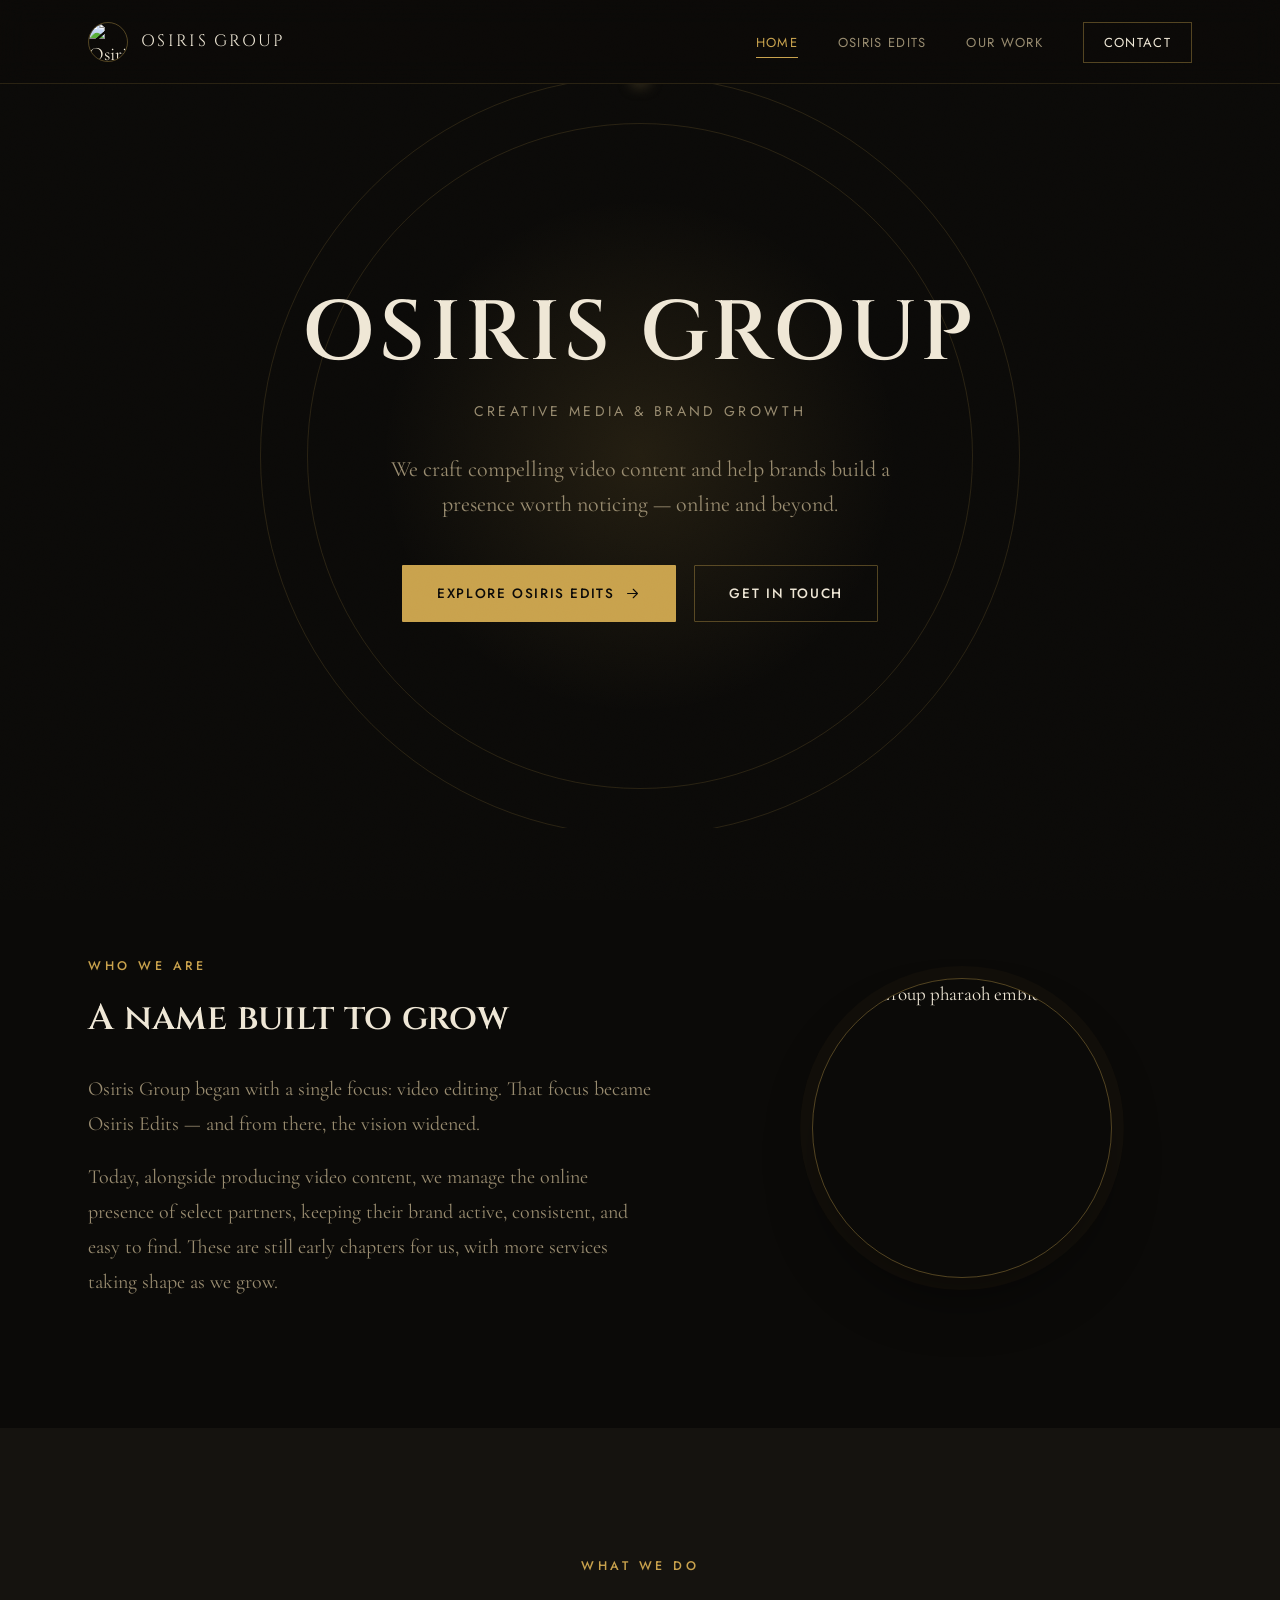
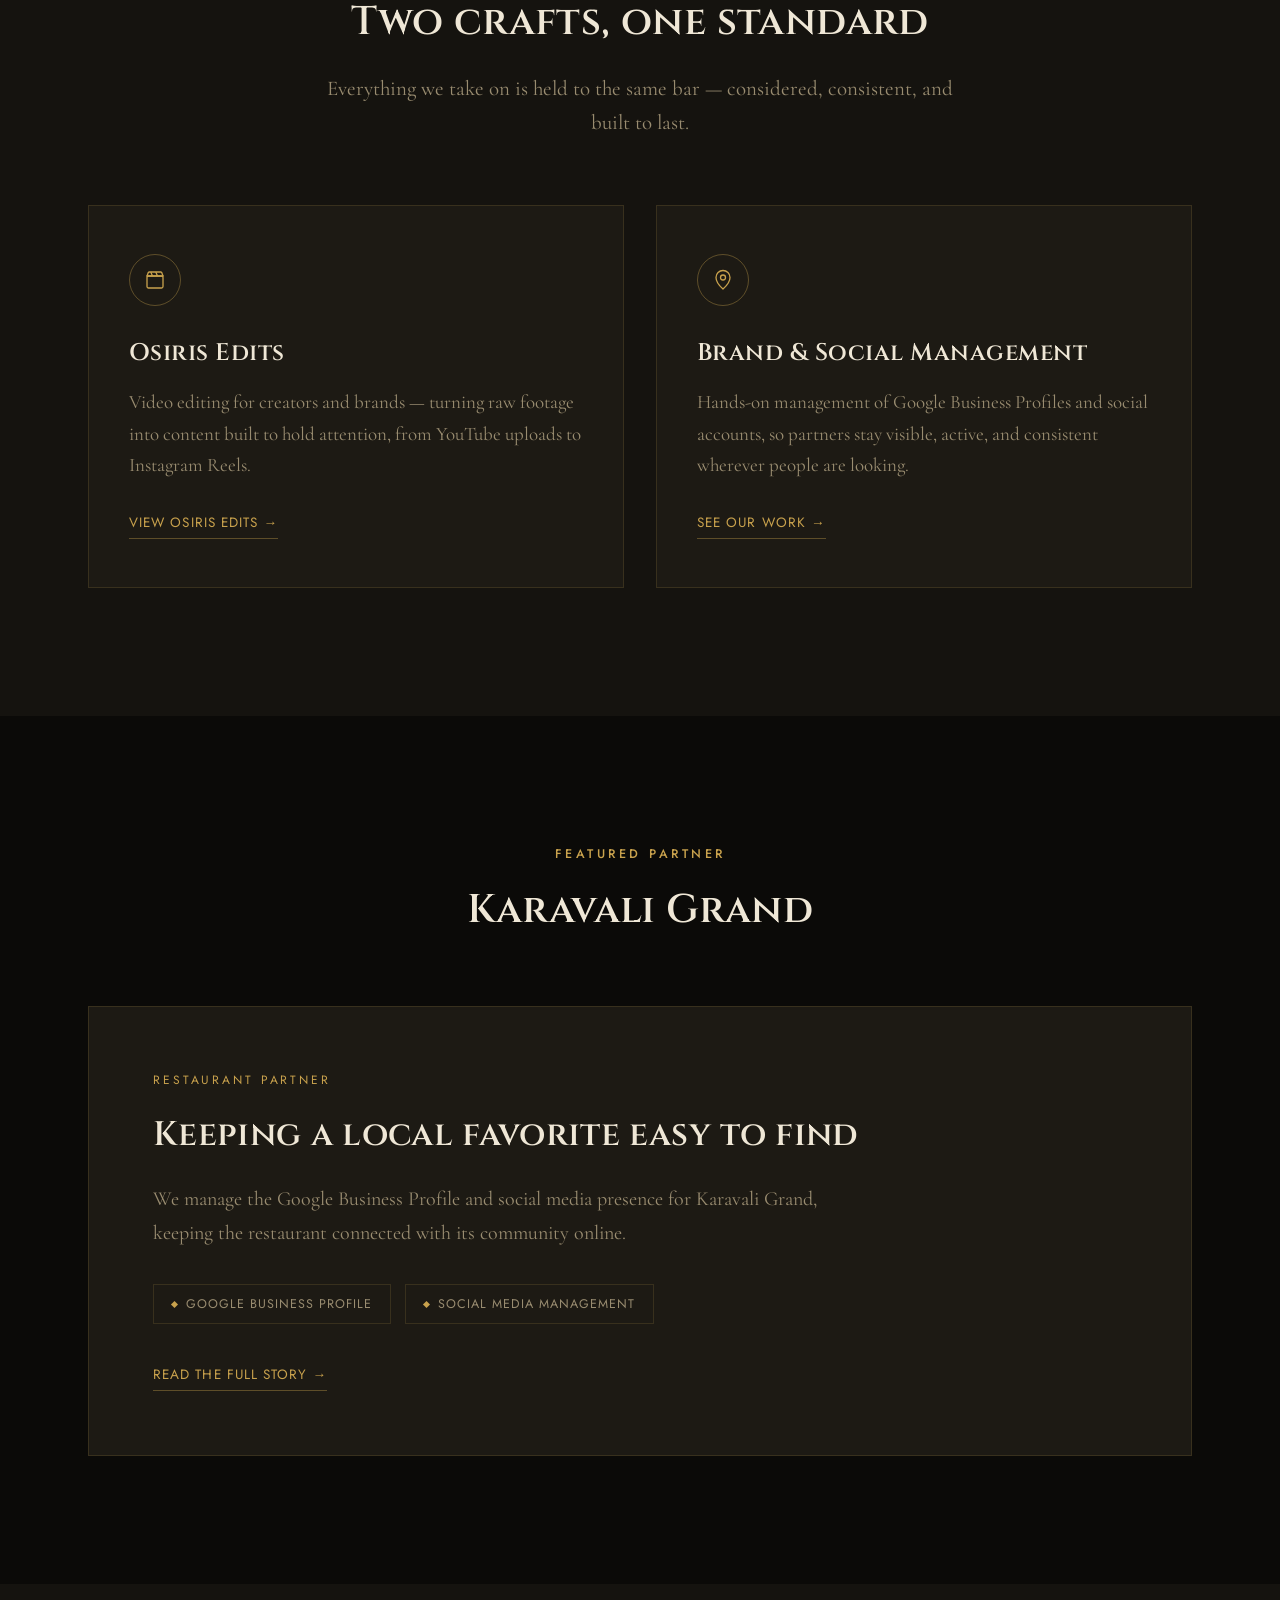
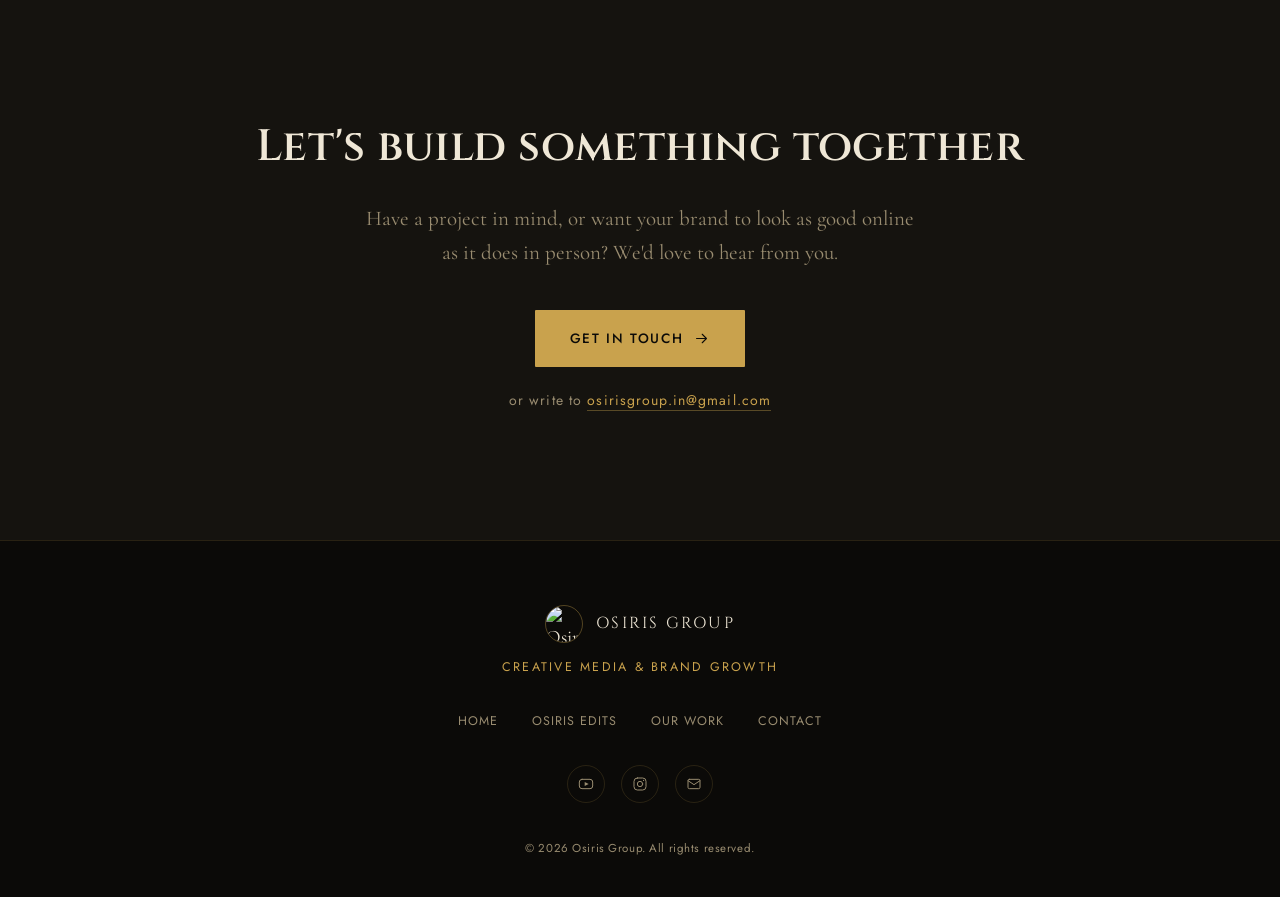
==== index.html @ ee58143a "Add files via upload" ====
<!DOCTYPE html>
<html lang="en">
<head>
<meta charset="UTF-8">
<meta name="viewport" content="width=device-width, initial-scale=1.0">
<title>Osiris Group | Creative Media &amp; Brand Growth</title>
<meta name="description" content="Osiris Group is a creative media company — home to Osiris Edits video editing and hands-on brand &amp; social media management for growing partners.">
<link rel="icon" href="images/osiris-logo.jpeg">
<link rel="preconnect" href="https://fonts.googleapis.com">
<link rel="preconnect" href="https://fonts.gstatic.com" crossorigin>
<link href="https://fonts.googleapis.com/css2?family=Cinzel:wght@400;500;600;700&family=Cormorant+Garamond:ital,wght@0,400;0,500;0,600;1,400&family=Jost:wght@300;400;500;600&display=swap" rel="stylesheet">
<link rel="stylesheet" href="style.css">
</head>
<body>

<nav class="nav">
  <div class="container nav-inner">
    <a href="index.html" class="nav-brand">
      <img src="images/osiris-logo.jpeg" alt="Osiris Group emblem" class="nav-logo">
      <span class="nav-brand-text">OSIRIS GROUP</span>
    </a>
    <button class="nav-toggle" aria-label="Toggle menu" aria-expanded="false">
      <span></span><span></span><span></span>
    </button>
    <ul class="nav-links">
      <li><a href="index.html" class="active">Home</a></li>
      <li><a href="edits.html">Osiris Edits</a></li>
      <li><a href="work.html">Our Work</a></li>
      <li><a href="contact.html" class="nav-cta">Contact</a></li>
    </ul>
  </div>
</nav>

<header class="hero">
  <div class="hero-glow"></div>
  <div class="hero-ring"></div>
  <div class="hero-content">
    <h1>OSIRIS GROUP</h1>
    <p class="hero-tagline">Creative Media &amp; Brand Growth</p>
    <p class="hero-body">We craft compelling video content and help brands build a presence worth noticing — online and beyond.</p>
    <div class="btn-row" style="justify-content:center;">
      <a href="edits.html" class="btn btn-primary">
        Explore Osiris Edits
        <svg class="btn-icon" viewBox="0 0 24 24" fill="none" stroke="currentColor" stroke-width="1.5" stroke-linecap="round" stroke-linejoin="round"><path d="M5 12h14M13 6l6 6-6 6"/></svg>
      </a>
      <a href="contact.html" class="btn btn-outline">Get in Touch</a>
    </div>
  </div>
</header>

<section class="section">
  <div class="container split reveal">
    <div class="split-copy">
      <div class="eyebrow split-eyebrow">Who We Are</div>
      <h2>A name built to grow</h2>
      <p>Osiris Group began with a single focus: video editing. That focus became Osiris Edits — and from there, the vision widened.</p>
      <p>Today, alongside producing video content, we manage the online presence of select partners, keeping their brand active, consistent, and easy to find. These are still early chapters for us, with more services taking shape as we grow.</p>
    </div>
    <div class="split-media">
      <div class="medallion">
        <img src="images/osiris-logo.jpeg" alt="Osiris Group pharaoh emblem">
      </div>
    </div>
  </div>
</section>

<section class="section section-alt">
  <div class="container">
    <div class="section-head reveal">
      <div class="eyebrow">What We Do</div>
      <h2 class="section-title">Two crafts, one standard</h2>
      <p class="section-lede">Everything we take on is held to the same bar — considered, consistent, and built to last.</p>
    </div>
    <div class="grid-2">
      <div class="card reveal">
        <div class="card-icon">
          <svg viewBox="0 0 24 24" fill="none" stroke="currentColor" stroke-width="1.3" stroke-linecap="round" stroke-linejoin="round"><path d="M4 8l1.2-3.2A1 1 0 0 1 6.1 4h11.8a1 1 0 0 1 .9.8L20 8"/><rect x="4" y="8" width="16" height="12" rx="1.5"/><path d="M4 8h16M8 4.5L9.5 8M13 4.5L14.5 8"/></svg>
        </div>
        <h3>Osiris Edits</h3>
        <p>Video editing for creators and brands — turning raw footage into content built to hold attention, from YouTube uploads to Instagram Reels.</p>
        <a href="edits.html" class="link-arrow">View Osiris Edits →</a>
      </div>
      <div class="card reveal">
        <div class="card-icon">
          <svg viewBox="0 0 24 24" fill="none" stroke="currentColor" stroke-width="1.3" stroke-linecap="round" stroke-linejoin="round"><path d="M12 21s7-6.1 7-11.5A7 7 0 0 0 5 9.5C5 14.9 12 21 12 21z"/><circle cx="12" cy="9.5" r="2.5"/></svg>
        </div>
        <h3>Brand &amp; Social Management</h3>
        <p>Hands-on management of Google Business Profiles and social accounts, so partners stay visible, active, and consistent wherever people are looking.</p>
        <a href="work.html" class="link-arrow">See Our Work →</a>
      </div>
    </div>
  </div>
</section>

<section class="section">
  <div class="container">
    <div class="section-head reveal">
      <div class="eyebrow">Featured Partner</div>
      <h2 class="section-title">Karavali Grand</h2>
    </div>
    <div class="feature-card reveal">
      <div class="feature-card-label">Restaurant Partner</div>
      <h3>Keeping a local favorite easy to find</h3>
      <p>We manage the Google Business Profile and social media presence for Karavali Grand, keeping the restaurant connected with its community online.</p>
      <div class="service-tags">
        <span class="service-tag"><i></i>Google Business Profile</span>
        <span class="service-tag"><i></i>Social Media Management</span>
      </div>
      <a href="work.html" class="link-arrow">Read the full story →</a>
    </div>
  </div>
</section>

<section class="section section-alt">
  <div class="container cta-band reveal">
    <h2>Let's build something together</h2>
    <p>Have a project in mind, or want your brand to look as good online as it does in person? We'd love to hear from you.</p>
    <a href="contact.html" class="btn btn-primary">
      Get in Touch
      <svg class="btn-icon" viewBox="0 0 24 24" fill="none" stroke="currentColor" stroke-width="1.5" stroke-linecap="round" stroke-linejoin="round"><path d="M5 12h14M13 6l6 6-6 6"/></svg>
    </a>
    <span class="cta-email">or write to <a href="mailto:osirisgroup.in@gmail.com">osirisgroup.in@gmail.com</a></span>
  </div>
</section>

<footer class="footer">
  <div class="container">
    <div class="footer-brand">
      <img src="images/osiris-logo.jpeg" alt="Osiris Group emblem" class="footer-logo">
      <span class="footer-brand-text">OSIRIS GROUP</span>
    </div>
    <div class="footer-tagline">Creative Media &amp; Brand Growth</div>
    <ul class="footer-links">
      <li><a href="index.html">Home</a></li>
      <li><a href="edits.html">Osiris Edits</a></li>
      <li><a href="work.html">Our Work</a></li>
      <li><a href="contact.html">Contact</a></li>
    </ul>
    <div class="footer-social">
      <a href="https://www.youtube.com/@Osiris-edits" target="_blank" rel="noopener" aria-label="YouTube">
        <svg viewBox="0 0 24 24" fill="none" stroke="currentColor" stroke-width="1.5" stroke-linecap="round" stroke-linejoin="round"><rect x="2" y="5" width="20" height="14" rx="4"/><path d="M10 9l6 3-6 3z" fill="currentColor" stroke="none"/></svg>
      </a>
      <a href="https://www.instagram.com/osiris.editz/" target="_blank" rel="noopener" aria-label="Instagram">
        <svg viewBox="0 0 24 24" fill="none" stroke="currentColor" stroke-width="1.5" stroke-linecap="round" stroke-linejoin="round"><rect x="3" y="3" width="18" height="18" rx="5"/><circle cx="12" cy="12" r="4"/><circle cx="17.3" cy="6.7" r="0.9" fill="currentColor" stroke="none"/></svg>
      </a>
      <a href="mailto:osirisgroup.in@gmail.com" aria-label="Email">
        <svg viewBox="0 0 24 24" fill="none" stroke="currentColor" stroke-width="1.5" stroke-linecap="round" stroke-linejoin="round"><rect x="3" y="5" width="18" height="14" rx="2"/><path d="M3 7l9 6 9-6"/></svg>
      </a>
    </div>
    <div class="footer-copy">© 2026 Osiris Group. All rights reserved.</div>
  </div>
</footer>

<script src="script.js"></script>
</body>
</html>
---- style.css ----
/* =========================================================
   OSIRIS GROUP — Design System
   Palette: near-black void, warm gold, papyrus text
   Type: Cinzel (display) / Cormorant Garamond (body) / Jost (utility)
   ========================================================= */

:root {
  --void: #0b0a08;
  --charcoal: #15130f;
  --charcoal-light: #1d1a14;
  --gold: #c9a24d;
  --gold-bright: #e8c674;
  --gold-dim: #6b5a34;
  --papyrus: #efe7d6;
  --stone: #998c70;
  --border-gold: rgba(201, 164, 77, 0.16);
  --border-gold-strong: rgba(201, 164, 77, 0.38);

  --font-display: 'Cinzel', serif;
  --font-body: 'Cormorant Garamond', serif;
  --font-utility: 'Jost', sans-serif;

  --nav-height: 84px;
}

* { box-sizing: border-box; }

html {
  scroll-behavior: smooth;
}

body {
  margin: 0;
  background: var(--void);
  color: var(--papyrus);
  font-family: var(--font-body);
  font-size: 19px;
  line-height: 1.6;
  -webkit-font-smoothing: antialiased;
  overflow-x: hidden;
}

body::before {
  content: '';
  position: fixed;
  inset: 0;
  pointer-events: none;
  z-index: 999;
  opacity: 0.035;
  mix-blend-mode: overlay;
  background-image: url("data:image/svg+xml,%3Csvg xmlns='http://www.w3.org/2000/svg' width='180' height='180'%3E%3Cfilter id='n'%3E%3CfeTurbulence type='fractalNoise' baseFrequency='0.85' numOctaves='2' stitchTiles='stitch'/%3E%3C/filter%3E%3Crect width='100%25' height='100%25' filter='url(%23n)'/%3E%3C/svg%3E");
}

img { max-width: 100%; display: block; }

a { color: inherit; text-decoration: none; }

h1, h2, h3, h4 {
  font-family: var(--font-display);
  font-weight: 600;
  margin: 0;
  color: var(--papyrus);
  letter-spacing: 0.01em;
}

p { margin: 0; }

::selection { background: var(--gold-dim); color: var(--papyrus); }

:focus-visible {
  outline: 1px solid var(--gold-bright);
  outline-offset: 4px;
}

.container {
  max-width: 1160px;
  margin-inline: auto;
  padding-inline: 28px;
}

.section {
  padding-block: 128px;
  position: relative;
}

.section-alt { background: var(--charcoal); }

.section-tight { padding-block: 90px; }

@media (max-width: 768px) {
  .section { padding-block: 76px; }
  .section-tight { padding-block: 60px; }
}

/* ---------- Reveal on scroll ---------- */
.reveal {
  opacity: 0;
  transform: translateY(18px);
  transition: opacity 0.8s ease, transform 0.8s ease;
}
.reveal.is-visible { opacity: 1; transform: translateY(0); }

@media (prefers-reduced-motion: reduce) {
  html { scroll-behavior: auto; }
  .reveal { opacity: 1; transform: none; transition: none; }
  * { animation-duration: 0.001ms !important; animation-iteration-count: 1 !important; }
}

/* ---------- Eyebrow / divider / section title ---------- */
.divider {
  display: flex;
  align-items: center;
  justify-content: center;
  gap: 12px;
  margin-bottom: 18px;
}
.divider span { width: 34px; height: 1px; background: var(--border-gold-strong); }
.divider i { width: 5px; height: 5px; background: var(--gold); transform: rotate(45deg); display: block; flex-shrink: 0; }

.eyebrow {
  font-family: var(--font-utility);
  font-size: 12.5px;
  font-weight: 500;
  letter-spacing: 0.28em;
  text-transform: uppercase;
  color: var(--gold);
  text-align: center;
  margin: 0 0 14px;
}

.section-head { text-align: center; max-width: 640px; margin: 0 auto 64px; }

.section-title {
  font-size: clamp(28px, 4vw, 40px);
  text-align: center;
  margin-bottom: 18px;
}

.section-lede {
  font-family: var(--font-body);
  font-size: 21px;
  color: var(--stone);
  text-align: center;
  line-height: 1.65;
}

/* ---------- Buttons ---------- */
.btn-row { display: flex; gap: 18px; flex-wrap: wrap; align-items: center; }

.btn {
  display: inline-flex;
  align-items: center;
  gap: 10px;
  font-family: var(--font-utility);
  font-size: 13.5px;
  font-weight: 500;
  letter-spacing: 0.12em;
  text-transform: uppercase;
  padding: 17px 34px;
  border: 1px solid transparent;
  border-radius: 1px;
  cursor: pointer;
  transition: transform 0.35s ease, box-shadow 0.35s ease, border-color 0.35s ease, color 0.35s ease, background 0.35s ease;
  white-space: nowrap;
}

.btn-primary { background: var(--gold); color: var(--void); }
.btn-primary:hover { background: var(--gold-bright); transform: translateY(-3px); box-shadow: 0 14px 30px -8px rgba(201, 164, 77, 0.45); }

.btn-outline { border-color: var(--border-gold-strong); color: var(--papyrus); }
.btn-outline:hover { border-color: var(--gold); color: var(--gold-bright); transform: translateY(-3px); }

.btn-icon { width: 17px; height: 17px; }

.link-arrow {
  font-family: var(--font-utility);
  font-size: 13.5px;
  letter-spacing: 0.08em;
  text-transform: uppercase;
  color: var(--gold);
  display: inline-flex;
  align-items: center;
  gap: 8px;
  border-bottom: 1px solid var(--border-gold-strong);
  padding-bottom: 4px;
  transition: color 0.3s ease, border-color 0.3s ease, gap 0.3s ease;
}
.link-arrow:hover { color: var(--gold-bright); border-color: var(--gold-bright); gap: 12px; }

/* ---------- Nav ---------- */
.nav {
  position: sticky;
  top: 0;
  z-index: 200;
  background: rgba(11, 10, 8, 0.82);
  backdrop-filter: blur(14px);
  -webkit-backdrop-filter: blur(14px);
  border-bottom: 1px solid var(--border-gold);
  height: var(--nav-height);
  display: flex;
  align-items: center;
}

.nav-inner {
  display: flex;
  align-items: center;
  justify-content: space-between;
  width: 100%;
}

.nav-brand { display: flex; align-items: center; gap: 13px; }

.nav-logo {
  width: 40px;
  height: 40px;
  border-radius: 50%;
  object-fit: cover;
  border: 1px solid var(--border-gold-strong);
}

.nav-brand-text {
  font-family: var(--font-display);
  font-size: 16.5px;
  letter-spacing: 0.14em;
  color: var(--papyrus);
}

.nav-links {
  display: flex;
  align-items: center;
  gap: 40px;
  list-style: none;
  margin: 0;
  padding: 0;
}

.nav-links a {
  font-family: var(--font-utility);
  font-size: 13px;
  letter-spacing: 0.1em;
  text-transform: uppercase;
  color: var(--stone);
  position: relative;
  padding-bottom: 4px;
  transition: color 0.3s ease;
}
.nav-links a:hover { color: var(--papyrus); }
.nav-links a.active { color: var(--gold); }
.nav-links a.active::after {
  content: '';
  position: absolute;
  left: 0; right: 0; bottom: -2px;
  height: 1px;
  background: var(--gold);
}

.nav-links a.nav-cta {
  border: 1px solid var(--border-gold-strong);
  padding: 10px 20px;
  color: var(--papyrus);
}
.nav-links a.nav-cta:hover { border-color: var(--gold); color: var(--gold-bright); }
.nav-links a.nav-cta.active { border-color: var(--gold); color: var(--gold-bright); }
.nav-links a.nav-cta.active::after { display: none; }

.nav-toggle {
  display: none;
  flex-direction: column;
  gap: 5px;
  background: none;
  border: none;
  cursor: pointer;
  padding: 8px;
  z-index: 210;
}
.nav-toggle span { width: 24px; height: 1px; background: var(--papyrus); transition: transform 0.3s ease, opacity 0.3s ease; }
.nav-toggle.is-open span:nth-child(1) { transform: translateY(6px) rotate(45deg); }
.nav-toggle.is-open span:nth-child(2) { opacity: 0; }
.nav-toggle.is-open span:nth-child(3) { transform: translateY(-6px) rotate(-45deg); }

@media (max-width: 860px) {
  .nav-toggle { display: flex; }
  .nav-links {
    position: fixed;
    inset: var(--nav-height) 0 0 0;
    background: var(--void);
    flex-direction: column;
    justify-content: center;
    gap: 34px;
    transform: translateX(100%);
    transition: transform 0.4s ease;
  }
  .nav-links.is-open { transform: translateX(0); }
  .nav-links a { font-size: 16px; }
}

/* ---------- Hero (home) ---------- */
.hero {
  position: relative;
  min-height: calc(92vh - var(--nav-height));
  display: flex;
  align-items: center;
  justify-content: center;
  text-align: center;
  overflow: hidden;
  padding: 80px 28px;
}

.hero-ring {
  position: absolute;
  top: 50%;
  left: 50%;
  width: 760px;
  height: 760px;
  max-width: 130vw;
  max-height: 130vw;
  transform: translate(-50%, -50%);
  border: 1px solid var(--border-gold);
  border-radius: 50%;
  animation: spin-slow 100s linear infinite;
}
.hero-ring::before {
  content: '';
  position: absolute;
  inset: 46px;
  border: 1px solid var(--border-gold);
  border-radius: 50%;
}
.hero-ring::after {
  content: '';
  position: absolute;
  top: -2px;
  left: calc(50% - 3px);
  width: 6px;
  height: 6px;
  border-radius: 50%;
  background: var(--gold-bright);
  box-shadow: 0 0 16px 3px rgba(232, 198, 116, 0.55);
}

@keyframes spin-slow {
  from { transform: translate(-50%, -50%) rotate(0deg); }
  to { transform: translate(-50%, -50%) rotate(360deg); }
}

.hero-glow {
  position: absolute;
  top: 50%; left: 50%;
  width: 520px; height: 520px;
  background: radial-gradient(circle, rgba(201,164,77,0.13) 0%, rgba(201,164,77,0) 70%);
  transform: translate(-50%, -50%);
}

.hero-content { position: relative; z-index: 2; max-width: 720px; }

.hero-eyebrow {
  font-family: var(--font-utility);
  font-size: 13px;
  letter-spacing: 0.32em;
  text-transform: uppercase;
  color: var(--gold);
  margin-bottom: 26px;
  opacity: 0;
  animation: rise 1s ease forwards 0.1s;
}

.hero h1 {
  font-size: clamp(44px, 8vw, 84px);
  letter-spacing: 0.05em;
  line-height: 1.05;
  opacity: 0;
  animation: rise 1s ease forwards 0.25s;
}

.hero-tagline {
  font-family: var(--font-utility);
  font-size: 14px;
  letter-spacing: 0.24em;
  text-transform: uppercase;
  color: var(--stone);
  margin-top: 22px;
  opacity: 0;
  animation: rise 1s ease forwards 0.45s;
}

.hero-body {
  font-family: var(--font-body);
  font-size: 22px;
  color: var(--stone);
  max-width: 560px;
  margin: 30px auto 42px;
  line-height: 1.6;
  opacity: 0;
  animation: rise 1s ease forwards 0.6s;
}

.hero .btn-row {
  justify-content: center;
  opacity: 0;
  animation: rise 1s ease forwards 0.75s;
}

@keyframes rise {
  from { opacity: 0; transform: translateY(16px); }
  to { opacity: 1; transform: translateY(0); }
}

/* ---------- Inner page hero (simpler, no ring) ---------- */
.page-hero {
  padding: 96px 28px 20px;
  text-align: center;
  position: relative;
}
.page-hero-glow {
  position: absolute;
  top: 0; left: 50%;
  width: 620px; height: 360px;
  background: radial-gradient(ellipse, rgba(201,164,77,0.10) 0%, rgba(201,164,77,0) 70%);
  transform: translateX(-50%);
  pointer-events: none;
}
.page-hero h1 {
  font-size: clamp(38px, 6vw, 58px);
  letter-spacing: 0.04em;
  position: relative;
}
.page-hero-tagline {
  font-family: var(--font-utility);
  font-size: 13.5px;
  letter-spacing: 0.26em;
  text-transform: uppercase;
  color: var(--gold);
  margin-top: 18px;
  position: relative;
}
.page-hero-body {
  font-family: var(--font-body);
  font-size: 21px;
  color: var(--stone);
  max-width: 560px;
  margin: 24px auto 0;
  position: relative;
}

/* ---------- Edits logo badge (overlaps banner) ---------- */
.edits-badge-wrap {
  display: flex;
  justify-content: center;
  margin-top: -68px;
  position: relative;
  z-index: 3;
}
.edits-badge { width: 136px; height: 136px; background: var(--void); }
@media (max-width: 600px) {
  .edits-badge-wrap { margin-top: -48px; }
  .edits-badge { width: 96px; height: 96px; }
}

/* ---------- Banner image (edits page) ---------- */
.banner-wrap {
  position: relative;
  width: 100%;
  max-height: 56vh;
  overflow: hidden;
}
.banner-wrap img { width: 100%; height: 100%; object-fit: cover; }
.banner-wrap::after {
  content: '';
  position: absolute; inset: 0;
  background: linear-gradient(to bottom, rgba(11,10,8,0) 35%, var(--void) 96%);
}

/* ---------- About / two-column ---------- */
.split {
  display: grid;
  grid-template-columns: 1.1fr 0.9fr;
  gap: 80px;
  align-items: center;
}
.split-reverse { grid-template-columns: 0.9fr 1.1fr; }
.split-reverse .split-media { order: 2; }

.split h2 { font-size: clamp(26px, 3.6vw, 36px); margin-bottom: 24px; }
.split-eyebrow { text-align: left; margin-bottom: 14px; }
.split-divider { justify-content: flex-start; }
.split p {
  font-family: var(--font-body);
  font-size: 20px;
  color: var(--stone);
  line-height: 1.75;
}
.split p + p { margin-top: 18px; }

.split-media { display: flex; justify-content: center; }
.medallion {
  width: 300px; height: 300px;
  border-radius: 50%;
  overflow: hidden;
  border: 1px solid var(--border-gold-strong);
  position: relative;
  box-shadow: 0 0 0 12px rgba(201,164,77,0.03), 0 30px 60px -20px rgba(0,0,0,0.6);
}
.medallion img { width: 100%; height: 100%; object-fit: cover; }

@media (max-width: 860px) {
  .split, .split-reverse { grid-template-columns: 1fr; gap: 48px; text-align: center; }
  .split-reverse .split-media { order: 0; }
  .split-eyebrow, .split-divider { justify-content: center; text-align: center; }
  .split p { text-align: left; }
  .medallion { width: 220px; height: 220px; }
}

/* ---------- Cards grid (services) ---------- */
.grid-2 {
  display: grid;
  grid-template-columns: 1fr 1fr;
  gap: 32px;
}

.card {
  background: var(--charcoal-light);
  border: 1px solid var(--border-gold);
  padding: 48px 40px;
  transition: transform 0.4s ease, border-color 0.4s ease, box-shadow 0.4s ease;
}
.card:hover {
  transform: translateY(-6px);
  border-color: var(--border-gold-strong);
  box-shadow: 0 24px 50px -24px rgba(0,0,0,0.6);
}

.card-icon {
  width: 52px; height: 52px;
  border: 1px solid var(--border-gold-strong);
  border-radius: 50%;
  display: flex; align-items: center; justify-content: center;
  color: var(--gold);
  margin-bottom: 28px;
}
.card-icon svg { width: 24px; height: 24px; }

.card h3 { font-size: 24px; margin-bottom: 14px; letter-spacing: 0.02em; }
.card p {
  font-family: var(--font-body);
  font-size: 19px;
  color: var(--stone);
  line-height: 1.65;
  margin-bottom: 26px;
}

@media (max-width: 860px) {
  .grid-2 { grid-template-columns: 1fr; }
}

/* ---------- Feature list (offerings) ---------- */
.feature-list {
  display: grid;
  grid-template-columns: 1fr 1fr;
  gap: 40px 56px;
  margin-top: 56px;
}
.feature-item { display: flex; gap: 20px; align-items: flex-start; }
.feature-icon {
  width: 46px; height: 46px;
  flex-shrink: 0;
  border: 1px solid var(--border-gold-strong);
  border-radius: 50%;
  display: flex; align-items: center; justify-content: center;
  color: var(--gold);
}
.feature-icon svg { width: 21px; height: 21px; }
.feature-item h4 {
  font-family: var(--font-utility);
  font-size: 16px;
  letter-spacing: 0.03em;
  color: var(--papyrus);
  margin-bottom: 8px;
  font-weight: 500;
}
.feature-item p {
  font-family: var(--font-body);
  font-size: 18.5px;
  color: var(--stone);
  line-height: 1.55;
}

@media (max-width: 700px) {
  .feature-list { grid-template-columns: 1fr; }
}

/* ---------- Featured / case study card ---------- */
.feature-card {
  background: var(--charcoal-light);
  border: 1px solid var(--border-gold);
  padding: 64px;
  position: relative;
}
.feature-card-label {
  font-family: var(--font-utility);
  font-size: 12px;
  letter-spacing: 0.24em;
  text-transform: uppercase;
  color: var(--gold);
  margin-bottom: 18px;
}
.feature-card h3 { font-size: clamp(26px, 3.4vw, 34px); margin-bottom: 20px; }
.feature-card > p {
  font-family: var(--font-body);
  font-size: 20px;
  color: var(--stone);
  line-height: 1.7;
  max-width: 680px;
  margin-bottom: 34px;
}

.service-tags { display: flex; gap: 14px; flex-wrap: wrap; margin-bottom: 34px; }
.service-tag {
  font-family: var(--font-utility);
  font-size: 12.5px;
  letter-spacing: 0.08em;
  text-transform: uppercase;
  color: var(--stone);
  border: 1px solid var(--border-gold);
  padding: 9px 18px;
  display: inline-flex;
  align-items: center;
  gap: 9px;
}
.service-tag i { width: 5px; height: 5px; background: var(--gold); transform: rotate(45deg); display: block; }

@media (max-width: 700px) {
  .feature-card { padding: 40px 28px; }
}

/* ---------- Case study detail (work page) ---------- */
.case-block { margin-top: 44px; display: grid; gap: 28px; }
.case-row {
  display: grid;
  grid-template-columns: 260px 1fr;
  gap: 32px;
  padding-bottom: 28px;
  border-bottom: 1px solid var(--border-gold);
}
.case-row:last-child { border-bottom: none; }
.case-row h4 {
  font-family: var(--font-utility);
  font-size: 15px;
  letter-spacing: 0.06em;
  color: var(--papyrus);
  font-weight: 500;
}
.case-row p {
  font-family: var(--font-body);
  font-size: 19px;
  color: var(--stone);
  line-height: 1.65;
}
@media (max-width: 700px) {
  .case-row { grid-template-columns: 1fr; gap: 10px; }
}

.note-line {
  text-align: center;
  font-family: var(--font-utility);
  font-size: 13px;
  letter-spacing: 0.06em;
  color: var(--stone);
  margin-top: 56px;
  padding-top: 40px;
  border-top: 1px solid var(--border-gold);
}

/* ---------- Social / follow cards ---------- */
.social-grid {
  display: grid;
  grid-template-columns: repeat(2, 1fr);
  gap: 24px;
}
.social-card {
  display: flex;
  align-items: center;
  gap: 20px;
  background: var(--charcoal-light);
  border: 1px solid var(--border-gold);
  padding: 30px 32px;
  transition: transform 0.35s ease, border-color 0.35s ease;
}
.social-card:hover { transform: translateY(-4px); border-color: var(--border-gold-strong); }
.social-icon {
  width: 50px; height: 50px;
  border-radius: 50%;
  border: 1px solid var(--border-gold-strong);
  display: flex; align-items: center; justify-content: center;
  color: var(--gold);
  flex-shrink: 0;
}
.social-icon svg { width: 22px; height: 22px; }
.social-card-text .handle {
  font-family: var(--font-utility);
  font-size: 15px;
  font-weight: 500;
  color: var(--papyrus);
  letter-spacing: 0.02em;
}
.social-card-text .plat {
  font-family: var(--font-utility);
  font-size: 12px;
  letter-spacing: 0.14em;
  text-transform: uppercase;
  color: var(--stone);
  margin-top: 4px;
}
@media (max-width: 700px) {
  .social-grid { grid-template-columns: 1fr; }
}

/* ---------- Contact card ---------- */
.contact-card {
  max-width: 560px;
  margin: 0 auto;
  text-align: center;
  background: var(--charcoal-light);
  border: 1px solid var(--border-gold);
  padding: 64px 48px;
}
.contact-icon {
  width: 60px; height: 60px;
  border-radius: 50%;
  border: 1px solid var(--border-gold-strong);
  display: flex; align-items: center; justify-content: center;
  color: var(--gold);
  margin: 0 auto 28px;
}
.contact-icon svg { width: 26px; height: 26px; }
.contact-card .email {
  font-family: var(--font-display);
  font-size: clamp(20px, 3vw, 27px);
  color: var(--papyrus);
  word-break: break-word;
  margin-bottom: 30px;
}
@media (max-width: 600px) { .contact-card { padding: 48px 26px; } }

/* ---------- CTA band ---------- */
.cta-band { text-align: center; }
.cta-band h2 { font-size: clamp(28px, 4.4vw, 44px); margin-bottom: 20px; }
.cta-band p {
  font-family: var(--font-body);
  font-size: 21px;
  color: var(--stone);
  max-width: 560px;
  margin: 0 auto 40px;
}
.cta-email {
  display: block;
  margin-top: 22px;
  font-family: var(--font-utility);
  font-size: 14px;
  letter-spacing: 0.08em;
  color: var(--stone);
}
.cta-email a { color: var(--gold); border-bottom: 1px solid var(--border-gold-strong); }
.cta-email a:hover { color: var(--gold-bright); }

/* ---------- Footer ---------- */
.footer {
  border-top: 1px solid var(--border-gold);
  padding-block: 64px 40px;
  text-align: center;
}
.footer-brand { display: flex; align-items: center; justify-content: center; gap: 13px; margin-bottom: 14px; }
.footer-logo { width: 38px; height: 38px; border-radius: 50%; border: 1px solid var(--border-gold-strong); }
.footer-brand-text { font-family: var(--font-display); font-size: 16px; letter-spacing: 0.14em; }
.footer-tagline {
  font-family: var(--font-utility);
  font-size: 12.5px;
  letter-spacing: 0.18em;
  text-transform: uppercase;
  color: var(--gold);
  margin-bottom: 34px;
}
.footer-links {
  display: flex; justify-content: center; gap: 34px;
  list-style: none; padding: 0; margin: 0 0 34px;
  font-family: var(--font-utility);
  font-size: 12.5px;
  letter-spacing: 0.08em;
  text-transform: uppercase;
}
.footer-links a { color: var(--stone); transition: color 0.3s ease; }
.footer-links a:hover { color: var(--gold); }
.footer-social { display: flex; justify-content: center; gap: 16px; margin-bottom: 36px; }
.footer-social a {
  width: 38px; height: 38px;
  border: 1px solid var(--border-gold);
  border-radius: 50%;
  display: flex; align-items: center; justify-content: center;
  color: var(--stone);
  transition: color 0.3s ease, border-color 0.3s ease;
}
.footer-social a:hover { color: var(--gold); border-color: var(--border-gold-strong); }
.footer-social svg { width: 16px; height: 16px; }
.footer-copy {
  font-family: var(--font-utility);
  font-size: 11.5px;
  letter-spacing: 0.05em;
  color: var(--stone);
}

@media (max-width: 600px) {
  .footer-links { flex-wrap: wrap; gap: 18px 26px; }
}
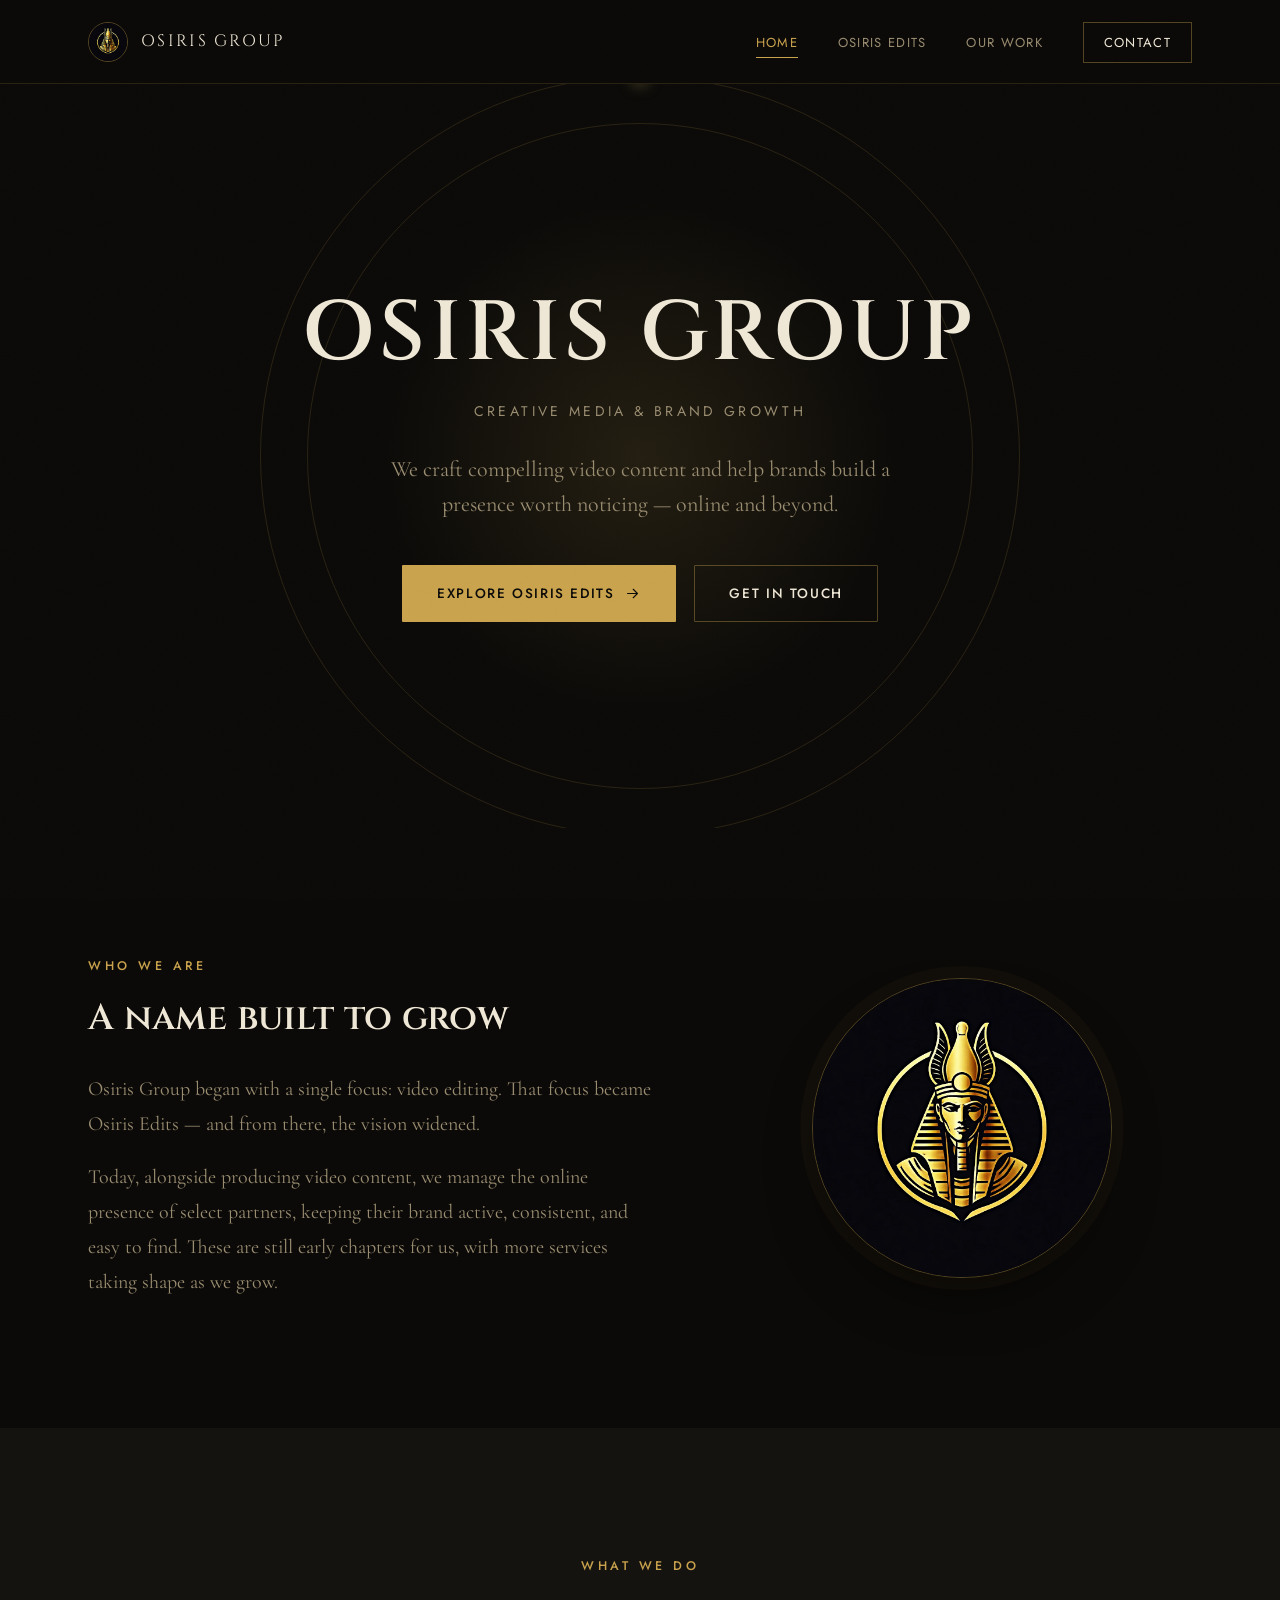
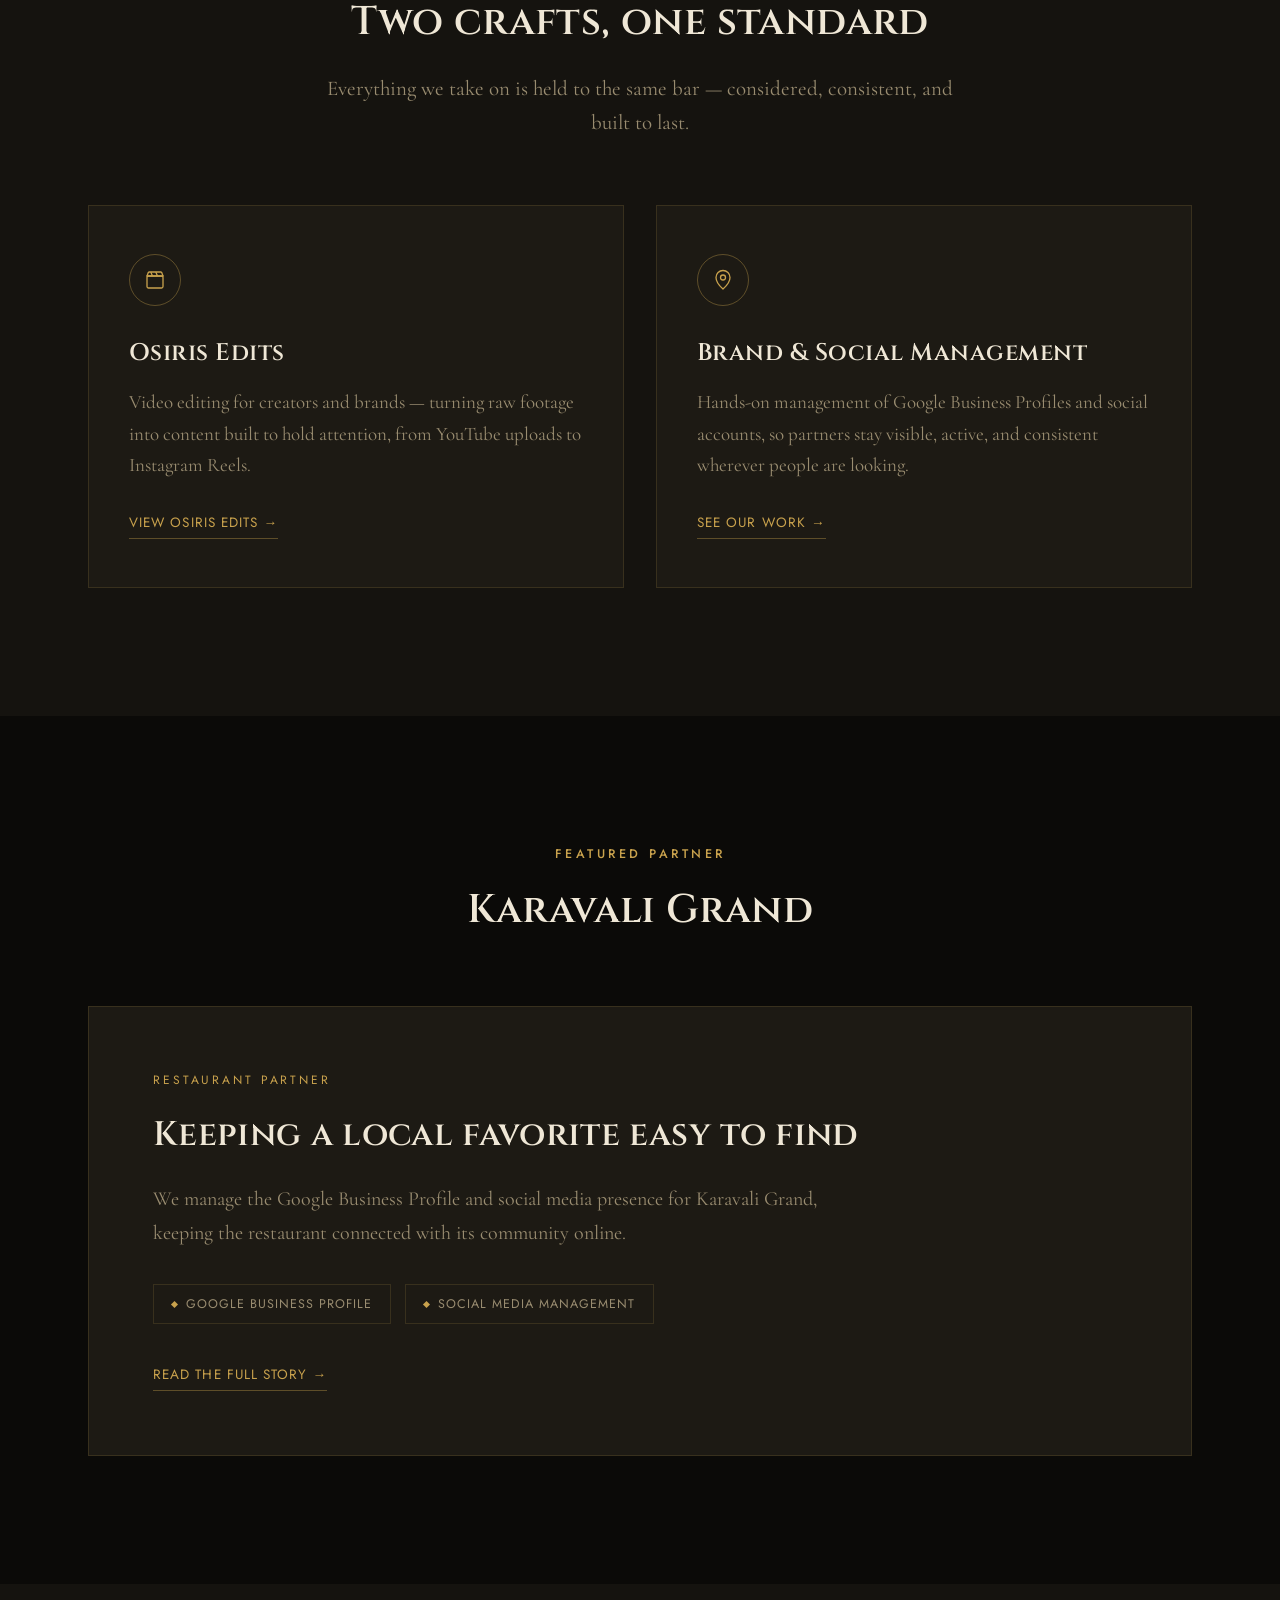
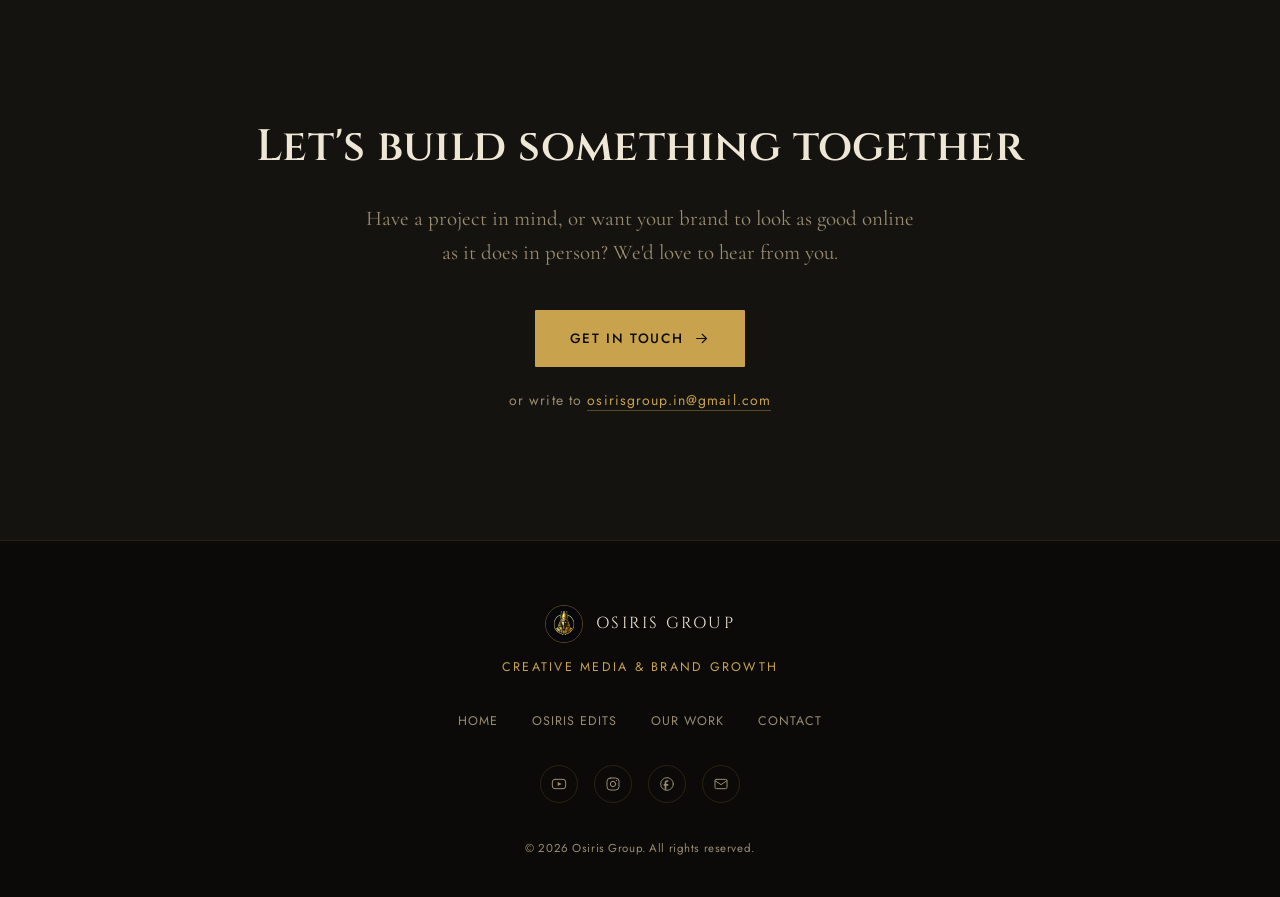
==== commit 8f0fe86d: "Add files via upload Signed-off-by: Osiris Group <osirisgroup.in@gmail.com>" ====
--- a/index.html
+++ b/index.html
@@ -143,6 +143,9 @@
       <a href="https://www.instagram.com/osiris.editz/" target="_blank" rel="noopener" aria-label="Instagram">
         <svg viewBox="0 0 24 24" fill="none" stroke="currentColor" stroke-width="1.5" stroke-linecap="round" stroke-linejoin="round"><rect x="3" y="3" width="18" height="18" rx="5"/><circle cx="12" cy="12" r="4"/><circle cx="17.3" cy="6.7" r="0.9" fill="currentColor" stroke="none"/></svg>
       </a>
+      <a href="https://www.facebook.com/share/18xndF72Pm/" target="_blank" rel="noopener" aria-label="Facebook">
+        <svg viewBox="0 0 24 24" fill="none" stroke="currentColor" stroke-width="1.5" stroke-linecap="round" stroke-linejoin="round"><circle cx="12" cy="12" r="9.5"/><path d="M14 8.5h-1.5c-.9 0-1.5.6-1.5 1.5v2h3l-.4 2.5h-2.6v6h-2.5v-6H7v-2.5h1.5v-2c0-1.9 1.4-3.5 3.3-3.5H14z" fill="currentColor" stroke="none"/></svg>
+      </a>
       <a href="mailto:osirisgroup.in@gmail.com" aria-label="Email">
         <svg viewBox="0 0 24 24" fill="none" stroke="currentColor" stroke-width="1.5" stroke-linecap="round" stroke-linejoin="round"><rect x="3" y="5" width="18" height="14" rx="2"/><path d="M3 7l9 6 9-6"/></svg>
       </a>
--- a/style.css
+++ b/style.css
@@ -673,7 +673,7 @@
 /* ---------- Social / follow cards ---------- */
 .social-grid {
   display: grid;
-  grid-template-columns: repeat(2, 1fr);
+  grid-template-columns: repeat(3, 1fr);
   gap: 24px;
 }
 .social-card {
@@ -710,7 +710,7 @@
   color: var(--stone);
   margin-top: 4px;
 }
-@media (max-width: 700px) {
+@media (max-width: 860px) {
   .social-grid { grid-template-columns: 1fr; }
 }
 
